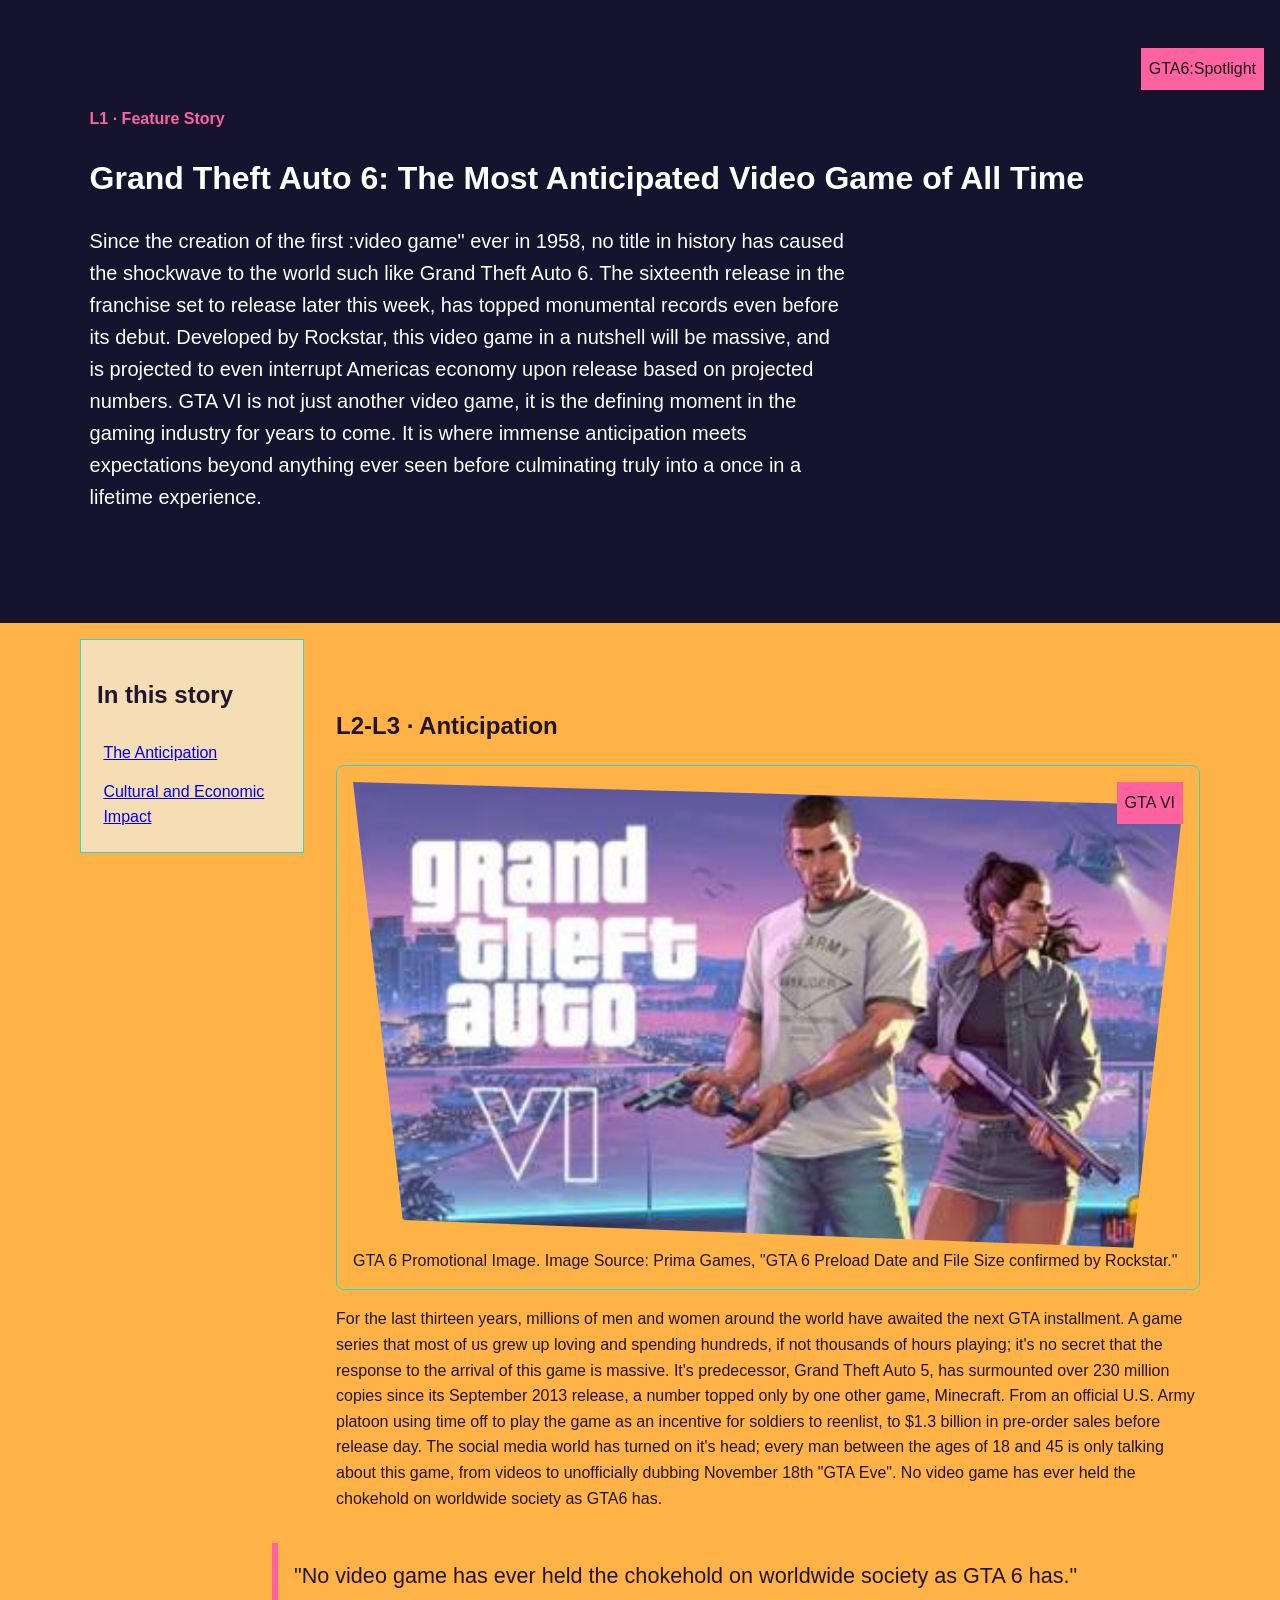
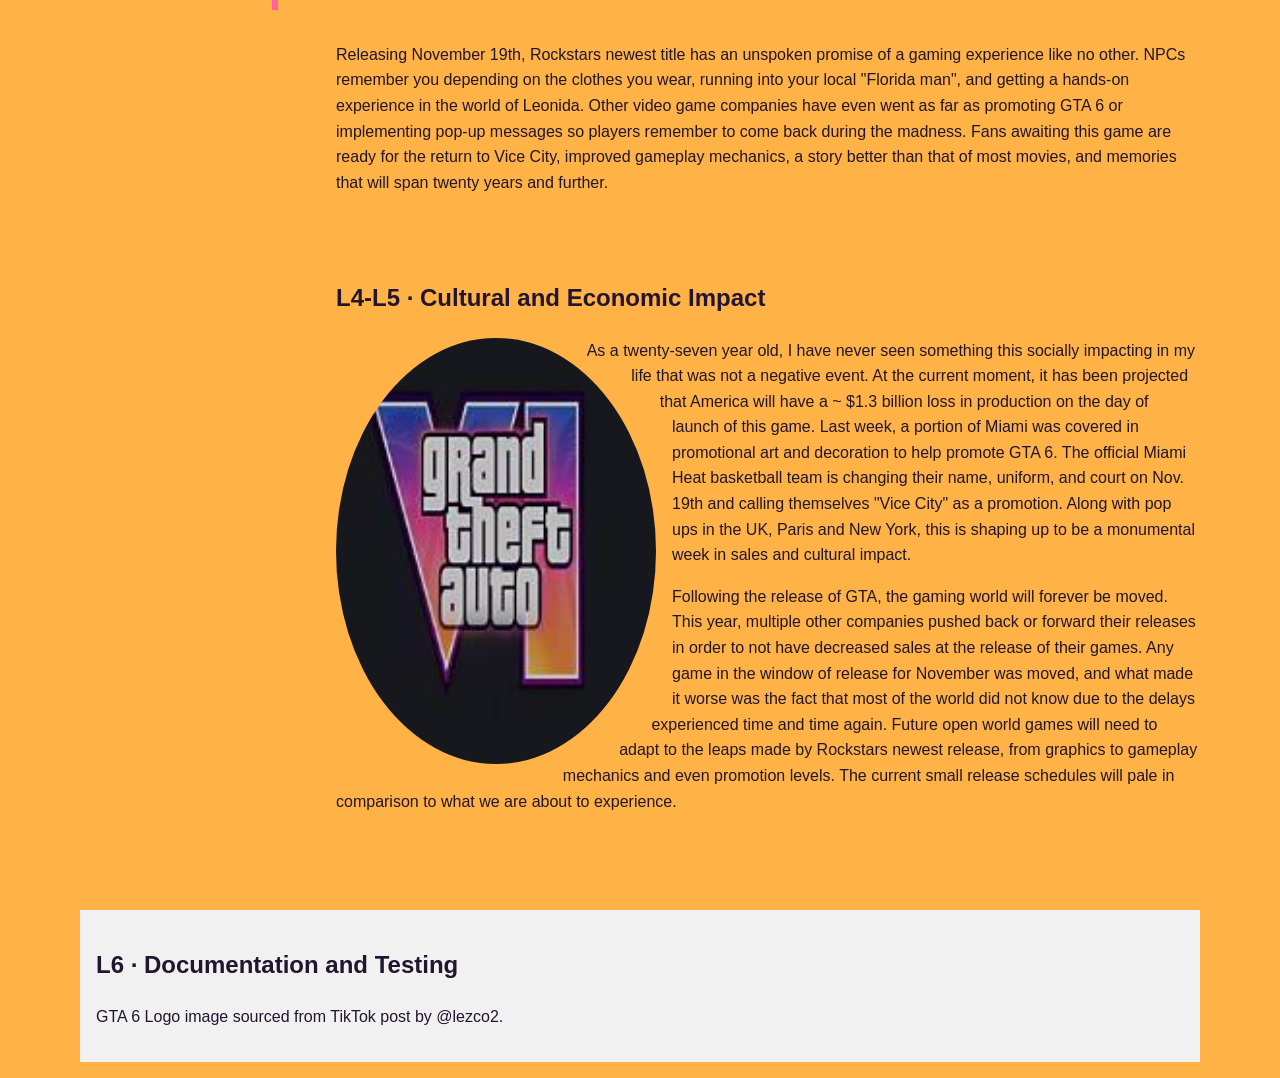
==== index.html @ e6fd3c76 "Add files via upload Added updates to CSS and photos" ====
<!doctype html>
<html lang="en">
    <head>
        <meta charset="utf-8">
        <meta name="viewport" content="width=device-width,initial-scale=1">
        <title>Layered Feature Story</title>
        <link rel="stylesheet" href="styles.css">
    </head>
    <body>
        <header class="feature-header">
            <p class="eyebrow">L1 · Feature Story</p>
            <h1>Grand Theft Auto 6: The Most Anticipated Video Game of All Time </h1>
            <p class="lede"> Since the creation of the first :video game" ever in 1958, no title in history has caused the shockwave to the world such like Grand Theft Auto 6. The sixteenth release in the franchise set to release later this week, has topped monumental records even before its debut. Developed by Rockstar, this video game in a nutshell will be massive, and is projected to even interrupt Americas economy upon release based on projected numbers. GTA VI is not just another video game, it is the defining moment in the gaming industry for years to come. It is where immense anticipation meets expectations beyond anything ever seen before culminating truly into a once in a lifetime experience. </p>
            <span class="issue-badge">GTA6:Spotlight</span>
        </header>
        <main>
            <aside class="story-guide">
                <h2>In this story</h2>
                <a href="#section-one">The Anticipation</a>
                <a href="#section-two">Cultural and Economic Impact</a>
            </aside>
            <article>
                <section id="section-one">
                    <h2>L2-L3 · Anticipation</h2>
                    <figure class="feature-figure">
                        <span class="figure-badge">GTA VI</span>
                        <img src="GTA.jpg" alt="Rockstar's newest title promises an unparalleled gaming experience." width="1000" height="700">
                        <figcaption>GTA 6 Promotional Image. Image Source: Prima Games, "GTA 6 Preload Date and File Size confirmed by Rockstar."</figcaption>
                    </figure>
                    <p>For the last thirteen years, millions of men and women around the world have awaited the next GTA installment. A game series that most of us grew up loving and spending hundreds, if not thousands of hours playing; it's no secret that the response to the arrival of this game is massive. It's predecessor, Grand Theft Auto 5, has surmounted over 230 million copies since its September 2013 release, a number topped only by one other game, Minecraft. From an official U.S. Army platoon using time off to play the game as an incentive for soldiers to reenlist, to $1.3 billion in pre-order sales before release day. The social media world has turned on it's head; every man between the ages of 18 and 45 is only talking about this game, from videos to unofficially dubbing November 18th "GTA Eve". No video game has ever held the chokehold on worldwide society as GTA6 has. </p>
                    <blockquote class="pull-quote">"No video game has ever held the chokehold on worldwide society as GTA 6 has."</blockquote>
                    <p>Releasing November 19th, Rockstars newest title has an unspoken promise of a gaming experience like no other. NPCs remember you depending on the clothes you wear, running into your local "Florida man", and getting a hands-on experience in the world of Leonida. Other video game companies have even went as far as promoting GTA 6 or implementing pop-up messages so players remember to come back during the madness. Fans awaiting this game are ready for the return to Vice City, improved gameplay mechanics, a story better than that of most movies, and memories that will span twenty years and further.</p>
                </section>
                <section id="section-two">
                    <h2>L4-L5 · Cultural and Economic Impact</h2>
                    <img class="shape-portrait" src="GTA6.jpg" alt="GTA 6 promotional image." width="600" height="600">
                    <p>As a twenty-seven year old, I have never seen something this socially impacting in my life that was not a negative event. At the current moment, it has been projected that America will have a ~ $1.3 billion loss in production on the day of launch of this game. Last week, a portion of Miami was covered in promotional art and decoration to help promote GTA 6. The official Miami Heat basketball team is changing their name, uniform, and court on Nov. 19th and calling themselves "Vice City" as a promotion. Along with pop ups in the UK, Paris and New York, this is shaping up to be a monumental week in sales and cultural impact. </p>
                    <p>Following the release of GTA, the gaming world will forever be moved. This year, multiple other companies pushed back or forward their releases in order to not have decreased sales at the release of their games. Any game in the window of release for November was moved, and what made it worse was the fact that most of the world did not know due to the delays experienced time and time again. Future open world games will need to adapt to the leaps made by Rockstars newest release, from graphics to gameplay mechanics and even promotion levels. The current small release schedules will pale in comparison to what we are about to experience.</p>
                </section>
            </article>
            <section class="documentation">
                <h2>L6 · Documentation and Testing</h2>
                <p>GTA 6 Logo image sourced from TikTok post by @lezco2.</p>
            </section>
        </main>
    </body>
    </html>
---- styles.css ----
:root{
    --color-text:#21152f;
    --color-surface:#ffb347;
    --color-action:#15132D;
    --color-accent:#ff639f;
    --color-border:#25d9d0;
    --color-muted:#5c6670;
    --space-3:1rem;
    --radius:.5rem;
    --measure:68ch;
    --layer-base:0;
    --layer-raised:10;
    --layer-sticky:20;
    --layer-overlay:30;
}
*,*::before,*::after{
    box-sizing:border-box;
}
html{
    scroll-behavior:smooth;
}
body{
    margin:0;
    color:var(--color-text);
    background:var(--color-surface);
    font-family:Arial,sans-serif;
    line-height:1.6;
}
.feature-header{
    position:relative;
    padding:clamp(2rem,7vw,6rem);
    background:var(--color-action);
    color:#fff;
}
.eyebrow{
    color:var(--color-accent);
    font-weight:700;
}
.lede{
    max-width:var(--measure);
    font-size:1.25rem;
}
.issue-badge{
    position:absolute;
    inset-block-start:3rem;
    inset-inline-end:1rem;
    pointer-events:none;
    padding:.5rem;
    background:var(--color-accent);
    color:#191919;
}
main{
    display:grid;
    gap:2rem;
    max-width:72rem;
    margin:auto;
    padding:var(--space-3);
}
article{
    min-width:0;
}
article section{
    display:flow-root;
    margin-block:3rem;
    scroll-margin-block-start:6rem;
}
.story-guide{
    align-self:start;
    padding:1rem;
    border:1px solid var(--color-border);
    background-color:wheat;
    position:sticky;
    inset-block-start:1rem;
}
.story-guide a{
    display:block;
    padding:.4rem;

}
.feature-figure{
    position:relative;
    margin:0;
    padding:1rem;
    border:1px solid var(--color-border);
    border-radius:var(--radius);
}
.figure-badge{
    position:absolute;
    inset-block-start:1rem;
    inset-inline-end:1rem;
    pointer-events:none;
    padding:.5rem;
    background:var(--color-accent);
    color:#191919;
    z-index:var(--layer-raised);
}
img{
    display:block;
    max-width:100%;
    height:auto;
}
.pull-quote{
    margin:2rem 0;
    padding:1rem;
    border-inline-start:.4rem solid var(--color-accent);
    font-size:1.35rem;
}
.shape-portrait{
    width:min(45%,20rem);
    margin:0 1rem 1rem 0;
    border-radius:50%;
}
.documentation{
    grid-column:1/-1;
    padding:1rem;
    background:#f1f1f1;
}
@media (max-width:51rem){
    .story-guide{
        position:static;
    }
}
@media (min-width:52rem){
    main{
        grid-template-columns:14rem 1fr;
    }
    .story-guide{
        position:sticky;
        inset-block-start:1rem;
        z-index:var(--layer-sticky);
    }
    .pull-quote{
        position:relative;
        z-index:var(--layer-raised);
        margin-inline-start:-4rem;
        background:var(--color-surface);;
    }
    
    @supports (shape-outside:circle(50%)){
        .shape-portrait{
            float:inline-start;
            shape-outside:circle(50%);
            shape-margin:1rem;
        }
        
    }
    @supports (clip-path:polygon(0 0)){
        .feature-figure img{
            clip-path:polygon(0 0,100% 5%,94% 100%,6% 94%);
            }
        }
        :focus-visible {
            outline:.2rem solid var(--color-accent);
            outline-offset:.2rem;
        }

    }
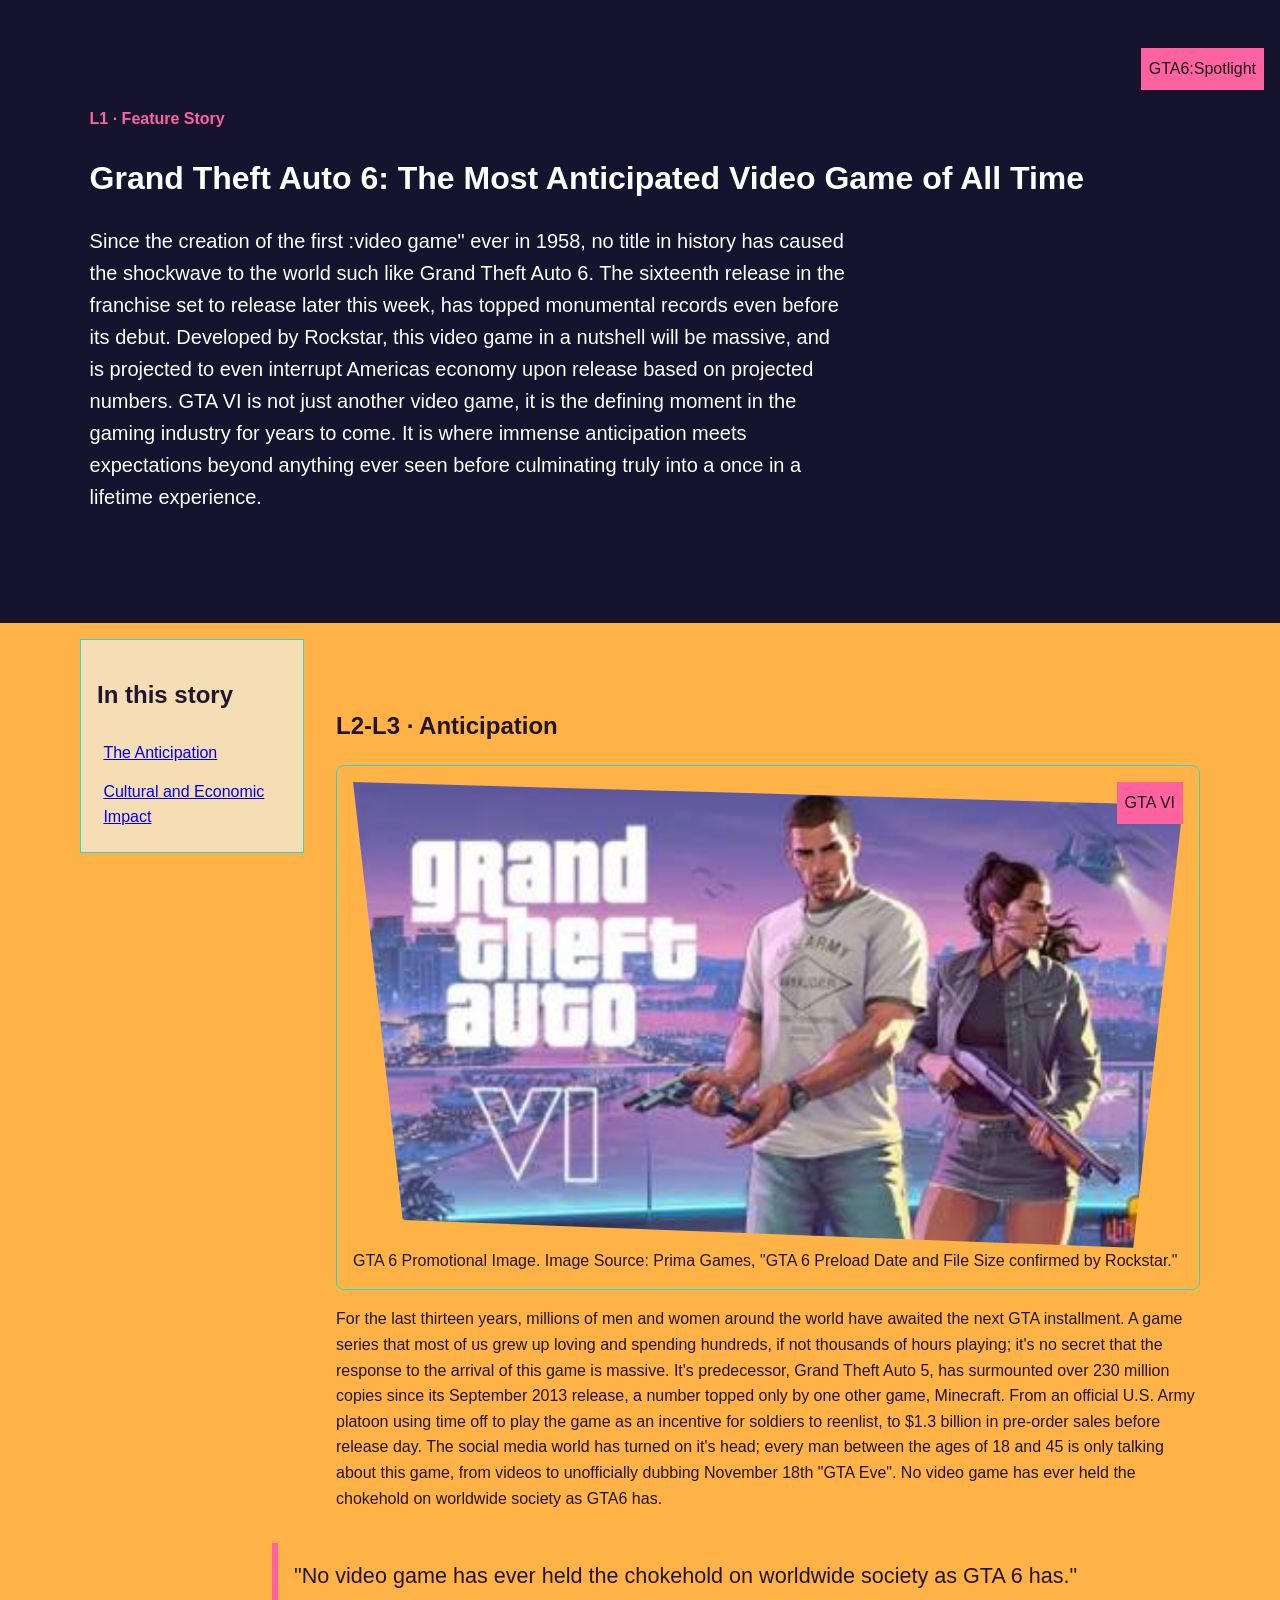
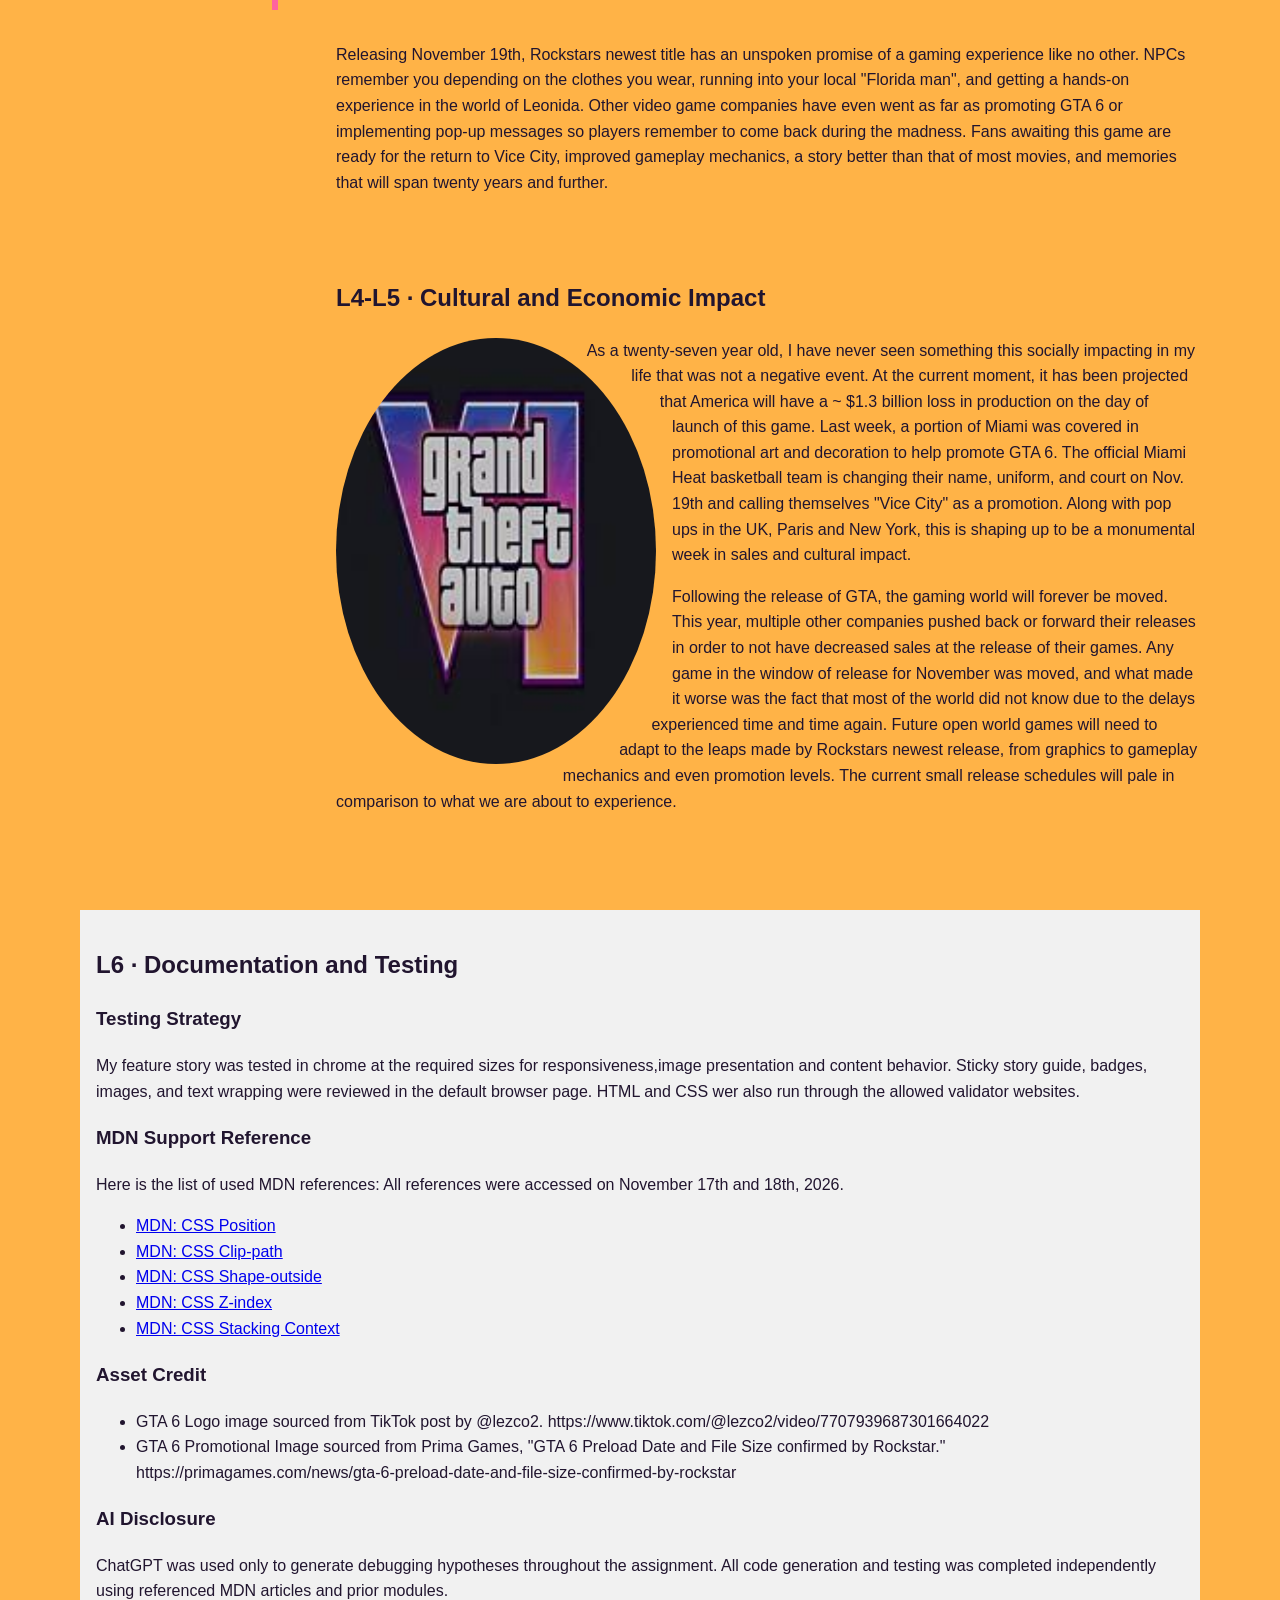
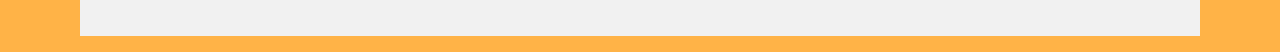
==== commit ddc86286: "Final adjustments" ====
--- a/index.html
+++ b/index.html
@@ -40,7 +40,26 @@
             </article>
             <section class="documentation">
                 <h2>L6 · Documentation and Testing</h2>
-                <p>GTA 6 Logo image sourced from TikTok post by @lezco2.</p>
+                <h3>Testing Strategy</h3>
+                <p>My feature story was tested in chrome at the required sizes for responsiveness,image presentation and content behavior. Sticky story guide, badges, images, and text wrapping were reviewed in the default browser page. HTML and CSS wer also run through the allowed validator websites. </p>
+
+                 <h3> MDN Support Reference</h3>
+                <p>Here is the list of used MDN references: All references were accessed on November 17th and 18th, 2026.</p>
+                <ul>
+                    <li><a href="https://developer.mozilla.org/en-US/docs/Web/CSS/position">MDN: CSS Position</a></li>
+                    <li><a href="https://developer.mozilla.org/en-US/docs/Web/CSS/clip-path">MDN: CSS Clip-path</a></li>
+                    <li><a href="https://developer.mozilla.org/en-US/docs/Web/CSS/shape-outside">MDN: CSS Shape-outside</a></li>
+                    <li><a href="https://developer.mozilla.org/en-US/docs/Web/CSS/z-index">MDN: CSS Z-index</a></li>
+                    <li><a href="https://developer.mozilla.org/en-US/docs/Web/CSS/CSS_positioned_layout/Stacking_context">MDN: CSS Stacking Context</a></li>
+                </ul>
+
+                <h3>Asset Credit</h3>
+                <ul>
+                    <li>GTA 6 Logo image sourced from TikTok post by @lezco2. https://www.tiktok.com/@lezco2/video/7707939687301664022</li>
+                    <li>GTA 6 Promotional Image sourced from Prima Games, "GTA 6 Preload Date and File Size confirmed by Rockstar." https://primagames.com/news/gta-6-preload-date-and-file-size-confirmed-by-rockstar</li>
+                </ul>
+                <h3>AI Disclosure</h3>
+                <p>ChatGPT was used only to generate debugging hypotheses throughout the assignment. All code generation and testing was completed independently using referenced MDN articles and prior modules. </p>
             </section>
         </main>
     </body>
